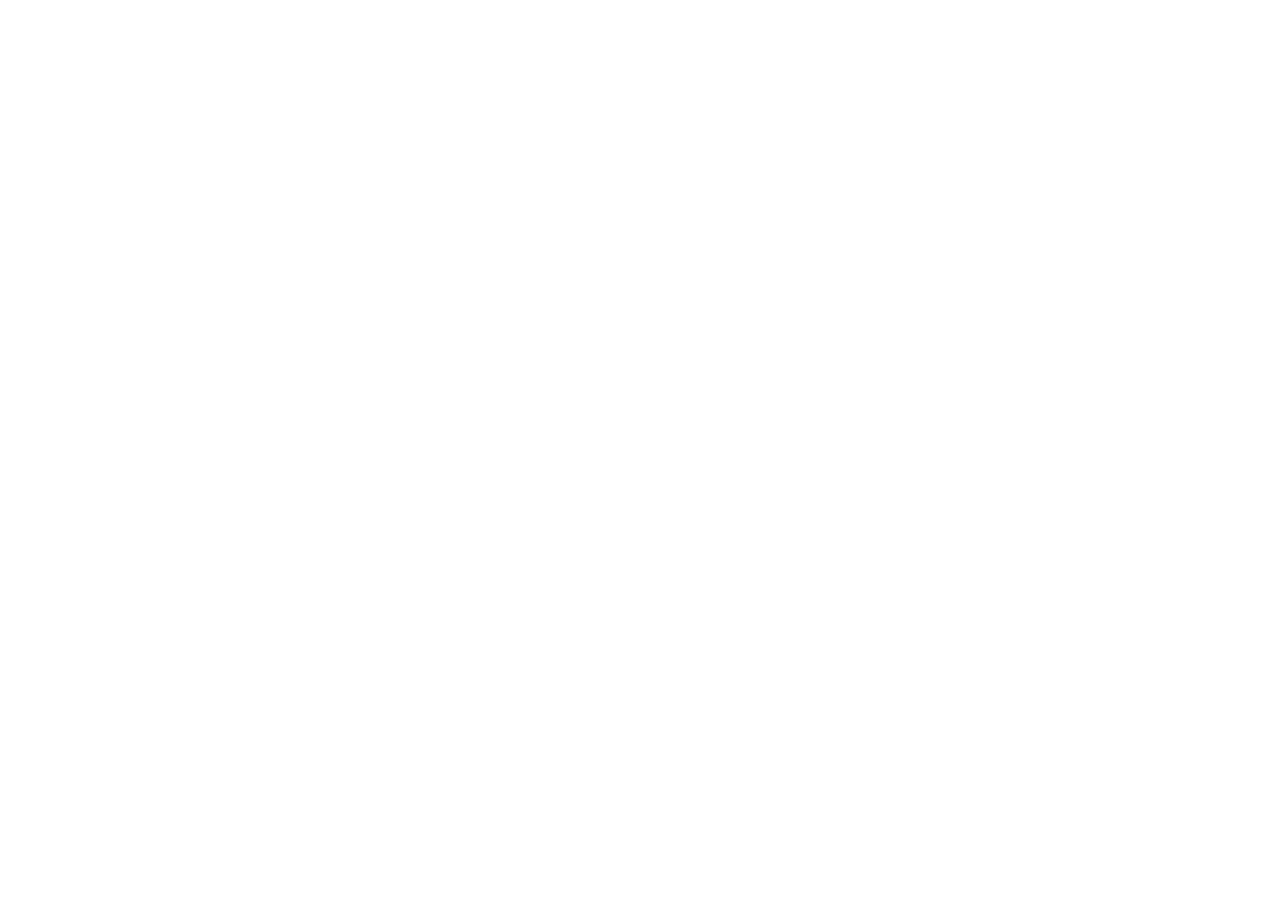
==== index.html @ 905af08c "подготовка к верстке" ====
<!DOCTYPE html>
<html lang="en">
<head>
    <meta charset="UTF-8">
    <meta http-equiv="X-UA-Compatible" content="IE=edge">
    <meta name="viewport" content="width=device-width, initial-scale=1.0">
    <title>HomePage</title>
    <link rel="stylesheet" href="fonts/fonts.css">
    <link rel="stylesheet" href="css/style.css">
</head>
<body>
    <header class="header"></header>

    <script src="js/script.js"></script>
</body>
</html>
---- fonts/fonts.css ----
@font-face {
    font-family: 'Heebo';
    src: url('Heebo-Black.eot');
    src: local('Heebo-Black'),
        url('Heebo-Black.woff') format('woff');
    font-weight: 900;
    font-style: normal;
}

@font-face {
    font-family: 'Heebo';
    src: url('Heebo-Bold.eot');
    src: local('Heebo Bold'), local('Heebo-Bold'),
        url('Heebo-Bold.woff') format('woff');
    font-weight: bold;
    font-style: normal;
}

@font-face {
    font-family: 'Heebo';
    src: url('Heebo-Medium.eot');
    src: local('Heebo-Medium'),
        url('Heebo-Medium.woff') format('woff');
    font-weight: 500;
    font-style: normal;
}

@font-face {
    font-family: 'Heebo';
    src: url('Heebo-Regular.eot');
    src: local('Heebo-Regular'),
        url('Heebo-Regular.woff') format('woff');
    font-weight: normal;
    font-style: normal;
}

@font-face {
    font-family: 'Circular Std';
    src: url('CircularStd-Bold.eot');
    src: local('Circular Std Bold'), local('CircularStd-Bold'),
        url('CircularStd-Bold.woff2') format('woff2');
    font-weight: bold;
    font-style: normal;
}

@font-face {
    font-family: 'Circular Std Book';
    src: url('CircularStd-Book.eot');
    src: local('Circular Std Book'), local('CircularStd-Book'),
        url('CircularStd-Book.woff2') format('woff2');
    font-weight: normal;
    font-style: normal;
}
---- css/style.css ----
/* No CSS */
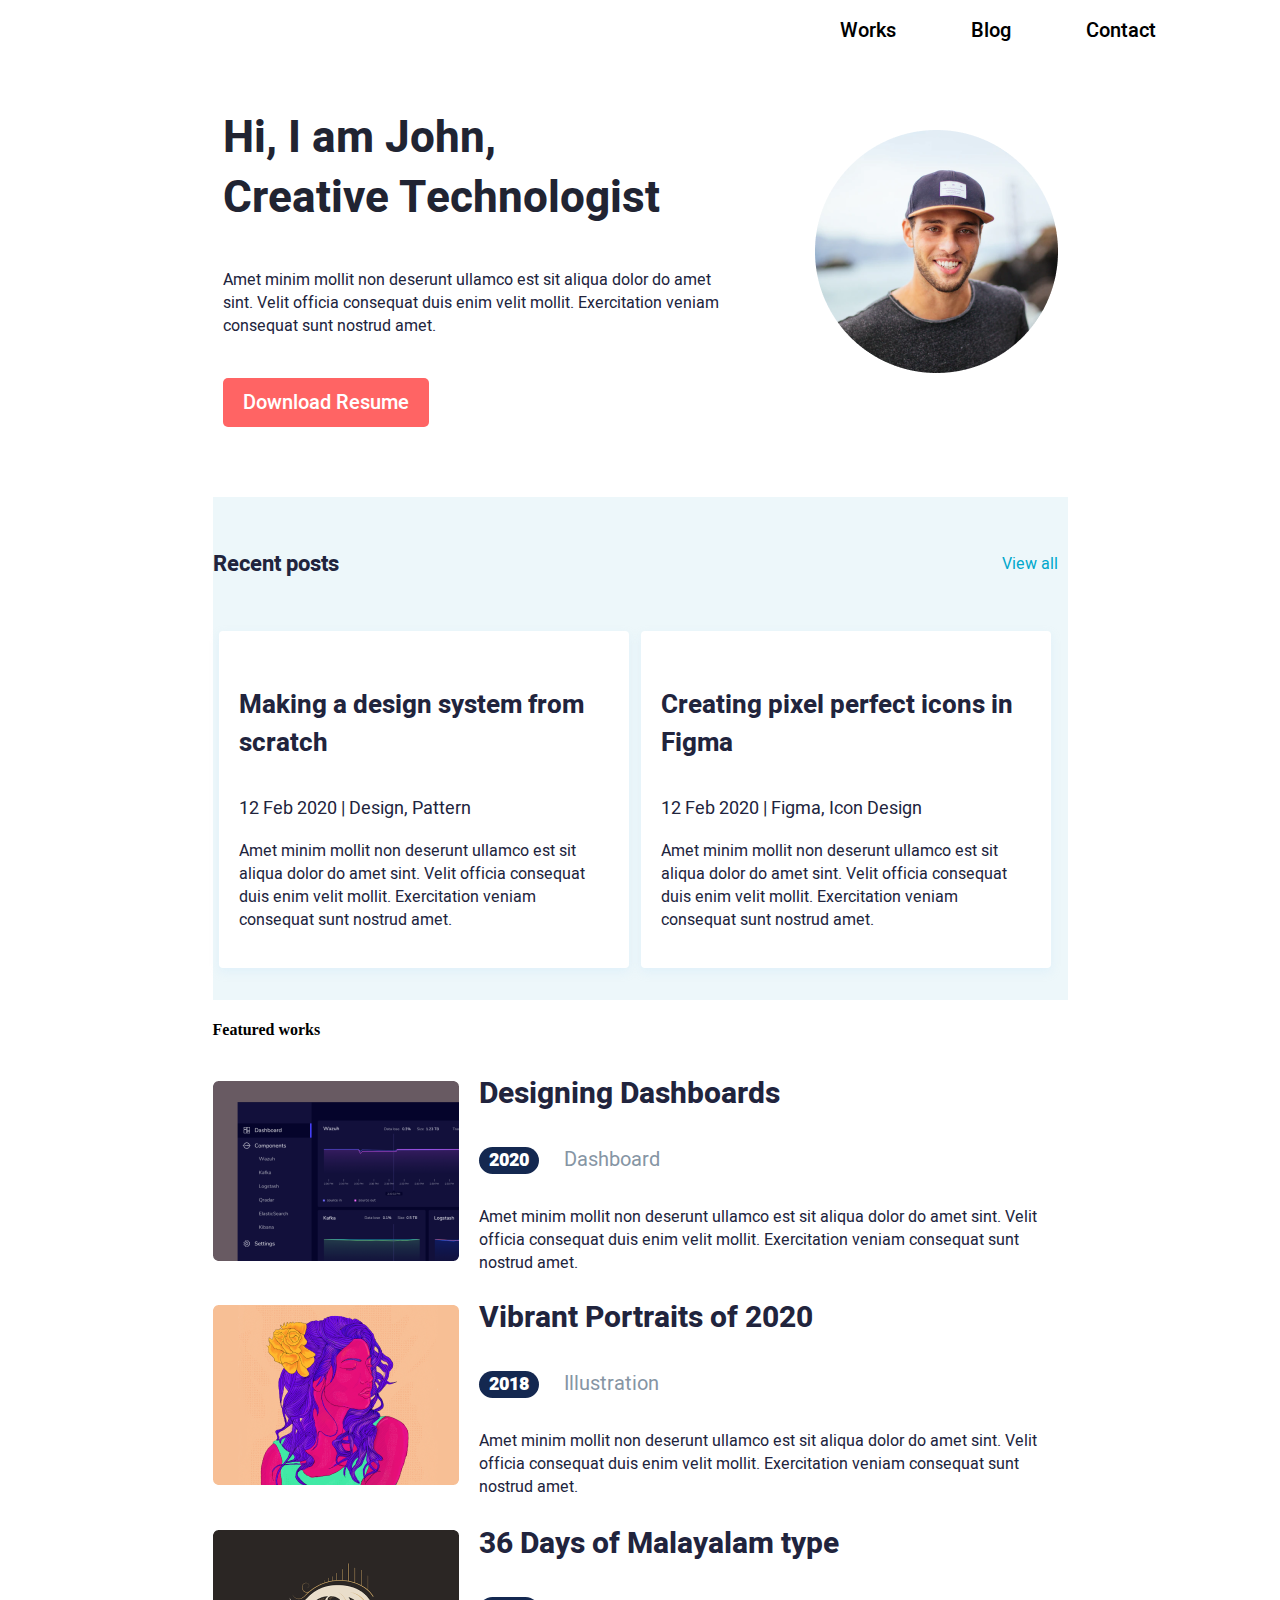
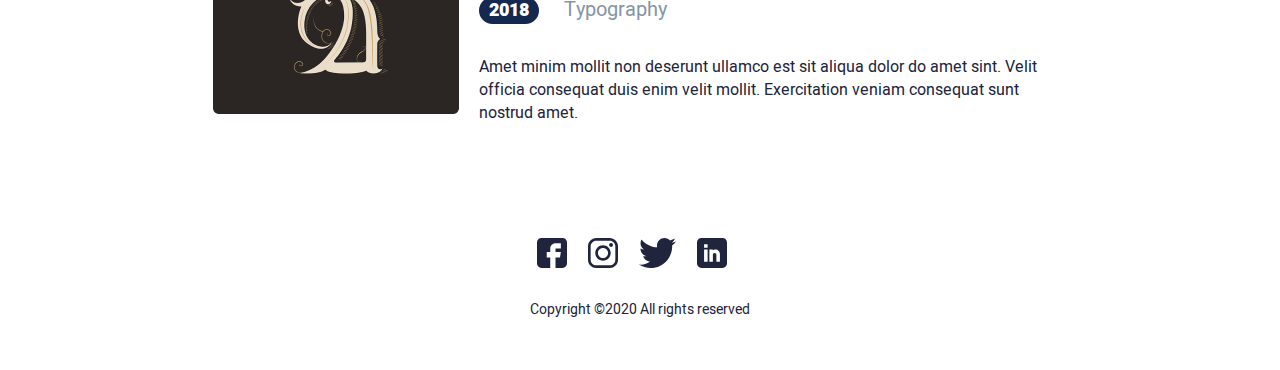
==== commit 2eae32a6: "выполнена главная страница" ====
--- a/index.html
+++ b/index.html
@@ -6,11 +6,95 @@
     <meta name="viewport" content="width=device-width, initial-scale=1.0">
     <title>HomePage</title>
     <link rel="stylesheet" href="fonts/fonts.css">
+    <link rel="stylesheet" href="css/normalize.css">
     <link rel="stylesheet" href="css/style.css">
 </head>
 <body>
-    <header class="header"></header>
+    <div class="wrapper">
+        <div class="header">
+            <div class="container">
+                <div class="header__body">
+                    <div class="header__burger">
+                        <span></span>
+                    </div>
+                    <nav class="header__menu">
+                        <ul class="header__list">
+                            <li class="header__link"><a href="">Works</a></li>
+                            <li class="header__link"><a href="">Blog</a></li>
+                            <li class="header__link"><a href="">Contact</a></li>
+                        </ul>
+                    </nav>
+                </div>
+            </div>
+        </div>
+    </div>
+    <section class="content">
+        <div class="header__main">
+            <div class="main__resume">
+                <h1>Hi, I am John, <br> Creative Technologist</h1>
+                <p>Amet minim mollit non deserunt ullamco est sit aliqua dolor do amet sint. Velit officia consequat duis enim velit mollit. Exercitation veniam consequat sunt nostrud amet.</p>
+                <button>Download Resume</button>
+            </div>
+            <div class="main__photo">
+                <img src="img/mainphoto.png" alt="#">
+            </div>
+        </div>
+        <div class="post">
+            <div class="post__row">
+                <h5>Recent posts</h5>
+                <a href="">View all</a>
+            </div>
+            <div class="post__block">
+                <div class="block__left">
+                    <h4>Making a design system from scratch</h4>
+                    <p class="autor">12 Feb 2020 | Design, Pattern</p>
+                    <p>Amet minim mollit non deserunt ullamco est sit aliqua dolor do amet sint. Velit officia consequat duis enim velit mollit. Exercitation veniam consequat sunt nostrud amet.</p>
+                </div>
+                <div class="block__right">
+                    <h4>Creating pixel perfect icons in Figma</h4>
+                    <p class="autor">12 Feb 2020 | Figma, Icon Design</p>
+                    <p>Amet minim mollit non deserunt ullamco est sit aliqua dolor do amet sint. Velit officia consequat duis enim velit mollit. Exercitation veniam consequat sunt nostrud amet.</p>
+                </div>
+            </div>
+        </div>
+        <div class="works">
+            <div class="works__row"><h4>Featured works</h4></div>
+            <div class="works__row">
+                <div class="row__picture"><img src="img/Rectangle 30.png" alt="#"></div>
+                <div class="row__desc">
+                    <h3>Designing Dashboards</h3>
+                    <p class="subtitle"><span>2020</span>Dashboard</p>
+                    <p class="text">Amet minim mollit non deserunt ullamco est sit aliqua dolor do amet sint. Velit officia consequat duis enim velit mollit. Exercitation veniam consequat sunt nostrud amet.</p>
+                </div>
+            </div>
+            <div class="works__row">
+                <div class="row__picture"><img src="img/Rectangle 32.png" alt="#"></div>
+                <div class="row__desc">
+                    <h3>Vibrant Portraits of 2020</h3>
+                    <p class="subtitle"><span>2018</span>Illustration</p>
+                    <p class="text">Amet minim mollit non deserunt ullamco est sit aliqua dolor do amet sint. Velit officia consequat duis enim velit mollit. Exercitation veniam consequat sunt nostrud amet.</p>
+                </div>
+            </div>
+            <div class="works__row">
+                <div class="row__picture"><img src="img/Rectangle 34.png" alt="#"></div>
+                <div class="row__desc">
+                    <h3>36 Days of Malayalam type</h3>
+                    <p class="subtitle"><span>2018</span>Typography</p>
+                    <p class="text">Amet minim mollit non deserunt ullamco est sit aliqua dolor do amet sint. Velit officia consequat duis enim velit mollit. Exercitation veniam consequat sunt nostrud amet.</p>
+                </div>
+            </div>
+        </div>
+        <footer>
+            <div class="messenger">
+                <img src="icon/fb.svg" alt="#">
+                <img src="icon/insta.svg" alt="#">
+                <img src="icon/Group.svg" alt="#">
+                <img src="icon/Linkedin.svg" alt="#">
+            </div>
+            <p class="copyright">Copyright ©2020 All rights reserved </p>
+        </footer>
+    </section>
 
-    <script src="js/script.js"></script>
+    <script src="https://code.jquery.com/jquery-3.6.0.min.js"></script>
 </body>
 </html>--- a/css/style.css
+++ b/css/style.css
@@ -1 +1,276 @@
-/* No CSS */+.header {
+  position: fixed;
+  width: 100%;
+  top: 0;
+  left: 0;
+  z-index: 10;
+}
+
+.header::before {
+  position: absolute;
+  content: '';
+  top: 0;
+  left: 0;
+  width: 100%;
+  height: 100%;
+  background-color: #FFFFFF;
+}
+
+.header .container {
+  max-width: 1032px;
+  margin: 0 auto;
+  padding: 0 10px;
+}
+
+.header .container .header__body {
+  position: relative;
+  z-index: 2;
+}
+
+.header .container .header__body .header__burger {
+  display: none;
+}
+
+.header .container .header__body .header__menu .header__list {
+  list-style: none;
+  display: flex;
+  justify-content: flex-end;
+}
+
+.header .container .header__body .header__menu .header__list .header__link {
+  margin-left: 75px;
+  font-family: Heebo, sans-serif;
+  font-weight: 500;
+  font-size: 20px;
+  line-height: 29px;
+}
+
+.header .container .header__body .header__menu .header__list .header__link a {
+  text-decoration: none;
+  color: #000000;
+}
+
+@media screen and (max-width: 768px) {
+  .header .container .header__body .header__burger {
+    display: block;
+    position: relative;
+    width: 30px;
+    height: 20px;
+  }
+  .header .container .header__body .header__burger ::before {
+    position: absolute;
+    content: '';
+    width: 100%;
+    height: 2px;
+    background-color: #000000;
+    left: 0;
+    top: 0;
+  }
+  .header .container .header__body .header__burger ::after {
+    position: absolute;
+    content: '';
+    width: 100%;
+    height: 2px;
+    background-color: #000000;
+    left: 0;
+    bottom: 0;
+  }
+}
+
+.content {
+  max-width: 855px;
+  margin: 0 auto;
+  margin-top: 80px;
+}
+
+.content .header__main {
+  display: flex;
+  justify-content: space-between;
+  align-items: center;
+  padding: 0 10px;
+}
+
+.content .header__main .main__resume {
+  min-width: 506px;
+}
+
+.content .header__main .main__resume h1 {
+  min-width: 506px;
+  font-family: Heebo, sans-serif;
+  font-weight: bold;
+  font-size: 44px;
+  line-height: 60px;
+  color: #212432;
+}
+
+.content .header__main .main__resume p {
+  margin: 40px 0;
+  max-width: 497px;
+  font-family: Heebo, sans-serif;
+  font-size: 16px;
+  line-height: 23px;
+  color: #21243D;
+}
+
+.content .header__main .main__resume button {
+  background: #FF6464;
+  font-family: Heebo, sans-serif;
+  font-weight: 500;
+  font-size: 20px;
+  line-height: 29px;
+  color: #FFFFFF;
+  padding: 10px 20px;
+  border-radius: 5px;
+  cursor: pointer;
+  border: 0;
+}
+
+.content .header__main .main__resume button:hover {
+  background: #fd4c4c;
+}
+
+.content .header__main .main__resume button:focus {
+  background: #fa3636;
+}
+
+.content .header__main .main__photo {
+  min-width: 243px;
+}
+
+.post {
+  margin-top: 70px;
+  padding: 0 10px 32px 0;
+  background: #EDF7FA;
+}
+
+.post .post__row {
+  display: flex;
+  align-items: center;
+  justify-content: space-between;
+}
+
+.post .post__row h5 {
+  font-family: Heebo, sans-serif;
+  font-size: 22px;
+  line-height: 60px;
+  color: #21243D;
+}
+
+.post .post__row a {
+  text-decoration: none;
+  font-family: Heebo, sans-serif;
+  font-size: 16px;
+  line-height: 23px;
+  color: #00A8CC;
+}
+
+.post .post__block {
+  display: flex;
+  justify-content: space-around;
+}
+
+.post .post__block .block__left, .post .post__block .block__right {
+  background: #FFFFFF;
+  box-shadow: 0px 4px 10px rgba(187, 225, 250, 0.25);
+  border-radius: 4px;
+  box-sizing: border-box;
+  max-width: 410px;
+  padding: 20px;
+}
+
+.post .post__block .block__left h4, .post .post__block .block__right h4 {
+  font-family: Heebo, sans-serif;
+  font-weight: bold;
+  font-size: 26px;
+  line-height: 38px;
+  color: #21243D;
+}
+
+.post .post__block .block__left .autor, .post .post__block .block__right .autor {
+  font-family: Heebo, sans-serif;
+  font-style: normal;
+  font-size: 18px;
+  line-height: 26px;
+  color: #21243D;
+}
+
+.post .post__block .block__left p, .post .post__block .block__right p {
+  font-family: Heebo, sans-serif;
+  font-size: 16px;
+  line-height: 23px;
+  color: #21243D;
+}
+
+.works {
+  margin-bottom: 100px;
+}
+
+.works .works__row {
+  max-width: 855px;
+  display: flex;
+  align-items: center;
+  justify-content: flex-start;
+}
+
+.works .works__row .row__picture img {
+  margin: 20px 20px 20px 0;
+}
+
+.works .works__row .row__desc {
+  display: flex;
+  flex-direction: column;
+}
+
+.works .works__row .row__desc h3 {
+  margin: 0 0 15px 0;
+  font-family: Heebo, sans-serif;
+  font-weight: bold;
+  font-size: 30px;
+  line-height: 44px;
+  color: #21243D;
+}
+
+.works .works__row .row__desc .subtitle {
+  margin: 0 0 15px 0;
+  font-family: Heebo, sans-serif;
+  font-size: 20px;
+  line-height: 29px;
+  color: #8695A4;
+}
+
+.works .works__row .row__desc .subtitle span {
+  margin-right: 25px;
+  padding: 0 10px;
+  background: #142850;
+  border-radius: 16px;
+  font-family: Heebo, sans-serif;
+  font-weight: 900;
+  font-size: 18px;
+  line-height: 60px;
+  color: #FFFFFF;
+}
+
+.works .works__row .row__desc .text {
+  margin: 0;
+  font-family: Heebo, sans-serif;
+  font-size: 16px;
+  line-height: 23px;
+  color: #21243D;
+}
+
+.messenger {
+  text-align: center;
+}
+
+.messenger img {
+  margin: 0 17px 26px 0;
+}
+
+.copyright {
+  margin: 0 0 50px 0;
+  text-align: center;
+  font-family: Heebo, sans-serif;
+  font-size: 14px;
+  line-height: 21px;
+  color: #21243D;
+}
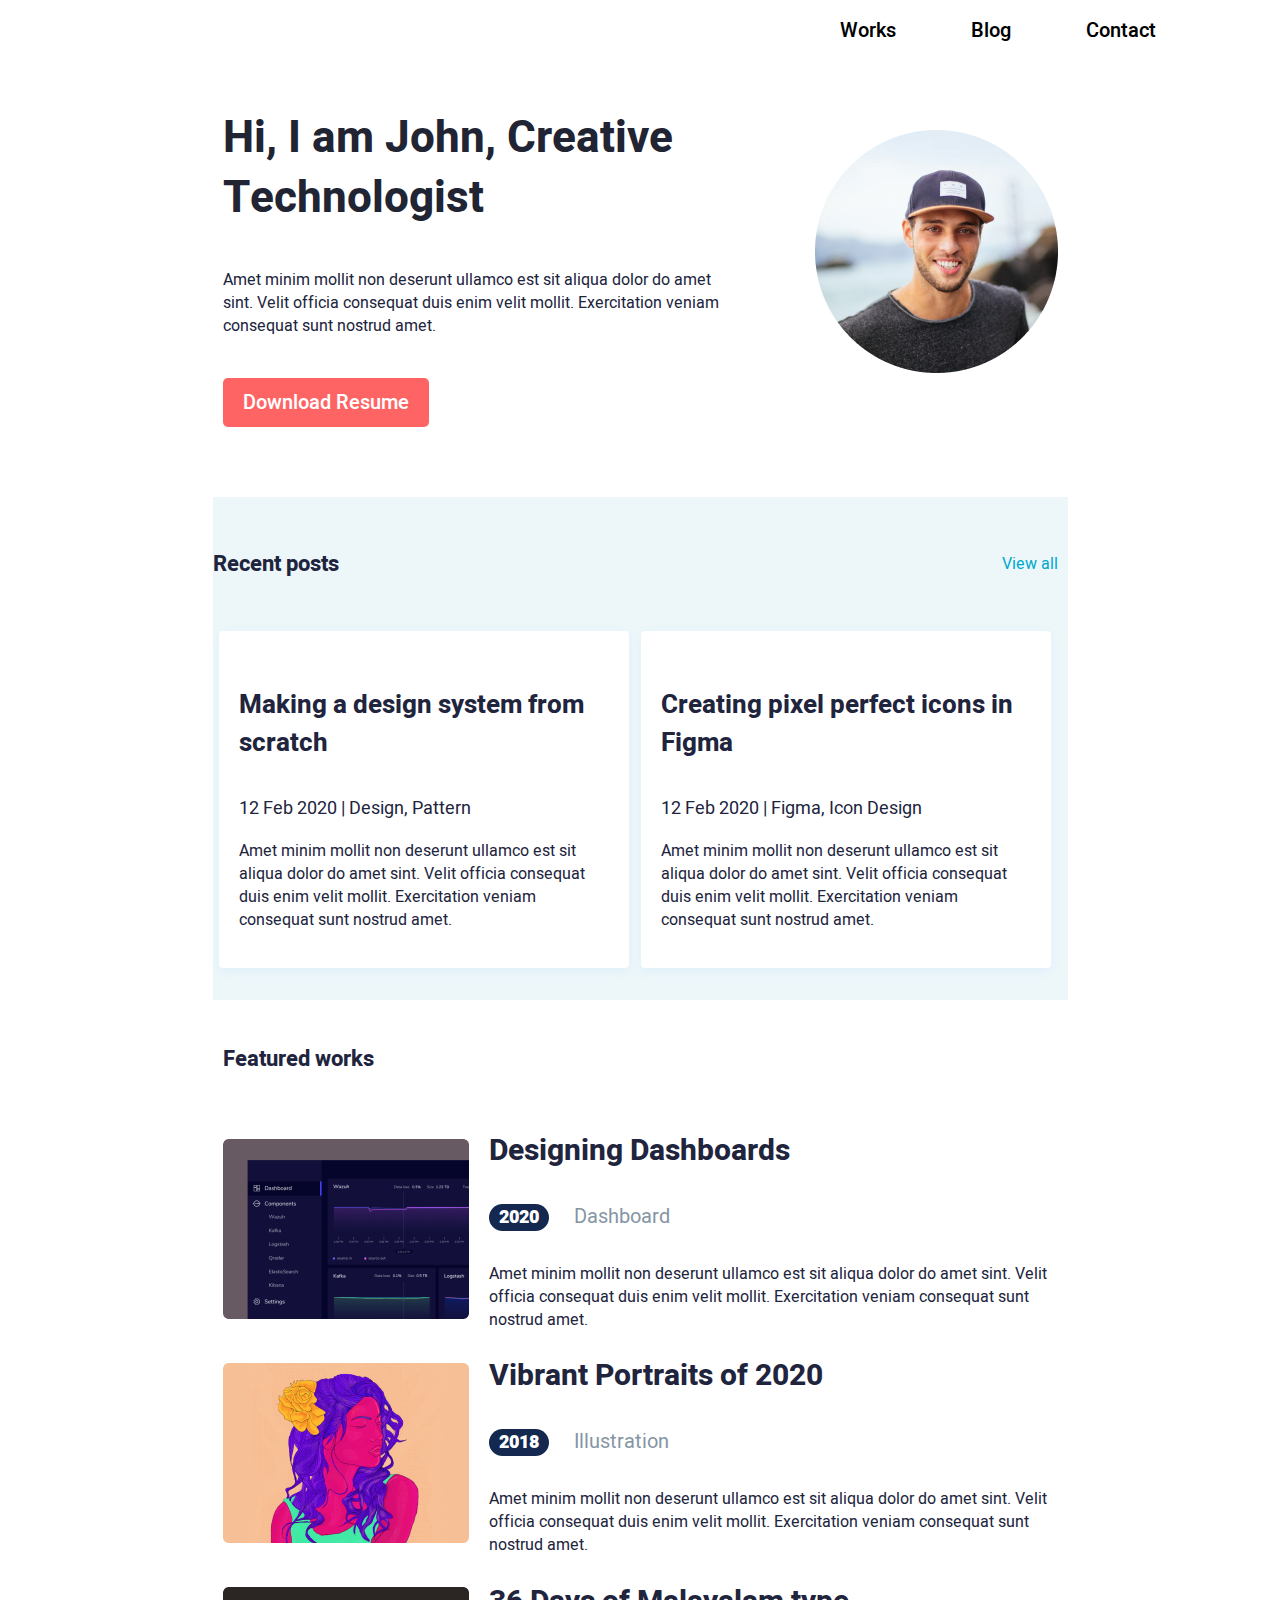
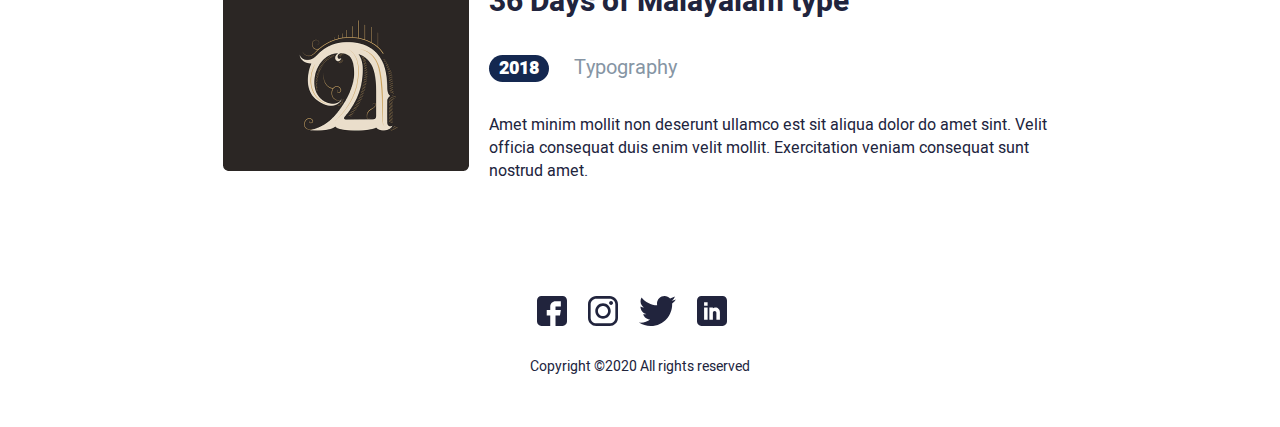
==== commit 15be4bd5: "финал" ====
--- a/index.html
+++ b/index.html
@@ -11,7 +11,7 @@
 </head>
 <body>
     <div class="wrapper">
-        <div class="header">
+        <header class="header">
             <div class="container">
                 <div class="header__body">
                     <div class="header__burger">
@@ -19,19 +19,19 @@
                     </div>
                     <nav class="header__menu">
                         <ul class="header__list">
-                            <li class="header__link"><a href="">Works</a></li>
-                            <li class="header__link"><a href="">Blog</a></li>
+                            <li class="header__link"><a href="work.html">Works</a></li>
+                            <li class="header__link"><a href="blog.html">Blog</a></li>
                             <li class="header__link"><a href="">Contact</a></li>
                         </ul>
                     </nav>
                 </div>
             </div>
-        </div>
+        </header>
     </div>
     <section class="content">
         <div class="header__main">
             <div class="main__resume">
-                <h1>Hi, I am John, <br> Creative Technologist</h1>
+                <h1>Hi, I am John, Creative Technologist</h1>
                 <p>Amet minim mollit non deserunt ullamco est sit aliqua dolor do amet sint. Velit officia consequat duis enim velit mollit. Exercitation veniam consequat sunt nostrud amet.</p>
                 <button>Download Resume</button>
             </div>
@@ -62,7 +62,7 @@
             <div class="works__row">
                 <div class="row__picture"><img src="img/Rectangle 30.png" alt="#"></div>
                 <div class="row__desc">
-                    <h3>Designing Dashboards</h3>
+                    <a href="workdetail.html"><h3>Designing Dashboards</h3></a>
                     <p class="subtitle"><span>2020</span>Dashboard</p>
                     <p class="text">Amet minim mollit non deserunt ullamco est sit aliqua dolor do amet sint. Velit officia consequat duis enim velit mollit. Exercitation veniam consequat sunt nostrud amet.</p>
                 </div>
@@ -96,5 +96,6 @@
     </section>
 
     <script src="https://code.jquery.com/jquery-3.6.0.min.js"></script>
+    <script src="js/script.js"></script>
 </body>
 </html>--- a/css/style.css
+++ b/css/style.css
@@ -14,6 +14,7 @@
   width: 100%;
   height: 100%;
   background-color: #FFFFFF;
+  z-index: 2;
 }
 
 .header .container {
@@ -24,7 +25,7 @@
 
 .header .container .header__body {
   position: relative;
-  z-index: 2;
+  height: 40px;
 }
 
 .header .container .header__body .header__burger {
@@ -35,6 +36,8 @@
   list-style: none;
   display: flex;
   justify-content: flex-end;
+  position: relative;
+  z-index: 2;
 }
 
 .header .container .header__body .header__menu .header__list .header__link {
@@ -51,13 +54,23 @@
 }
 
 @media screen and (max-width: 768px) {
+  body.lock {
+    overflow: hidden;
+  }
+  .header .container .header__body {
+    display: flex;
+    align-items: center;
+    justify-content: flex-end;
+  }
   .header .container .header__body .header__burger {
+    margin: 0 5% 0 0;
     display: block;
     position: relative;
     width: 30px;
     height: 20px;
-  }
-  .header .container .header__body .header__burger ::before {
+    z-index: 3;
+  }
+  .header .container .header__body .header__burger::before {
     position: absolute;
     content: '';
     width: 100%;
@@ -65,8 +78,9 @@
     background-color: #000000;
     left: 0;
     top: 0;
-  }
-  .header .container .header__body .header__burger ::after {
+    transition: all 0.3s ease 0s;
+  }
+  .header .container .header__body .header__burger::after {
     position: absolute;
     content: '';
     width: 100%;
@@ -74,6 +88,49 @@
     background-color: #000000;
     left: 0;
     bottom: 0;
+    transition: all 0.3s ease 0s;
+  }
+  .header .container .header__body .header__burger span {
+    position: absolute;
+    content: '';
+    width: 100%;
+    height: 2px;
+    background-color: #000000;
+    left: 0;
+    top: 9px;
+    transition: all 0.3s ease 0s;
+  }
+  .header .container .header__body .header__burger.active::before {
+    transform: rotate(45deg);
+    top: 9px;
+  }
+  .header .container .header__body .header__burger.active::after {
+    transform: rotate(-45deg);
+    bottom: 9px;
+  }
+  .header .container .header__body .header__burger.active span {
+    transform: scale(0);
+  }
+  .header .container .header__body .header__menu {
+    position: fixed;
+    overflow: auto;
+    top: -100%;
+    left: 0;
+    width: 100%;
+    height: 100%;
+    background: #ffffff;
+    padding: 60px 0 0 0;
+    transition: all 0.3s ease 0s;
+  }
+  .header .container .header__body .header__menu .header__list {
+    display: block;
+  }
+  .header .container .header__body .header__menu .header__list .header__link {
+    margin: 20px 0;
+    text-align: center;
+  }
+  .header .container .header__body .header__menu.active {
+    top: 0;
   }
 }
 
@@ -137,6 +194,67 @@
   min-width: 243px;
 }
 
+@media screen and (max-width: 768px) {
+  .content {
+    max-width: 855px;
+    margin: 0 auto;
+    margin-top: 80px;
+  }
+  .content .header__main {
+    display: flex;
+    padding: 0 10px;
+    flex-direction: column;
+    align-items: center;
+  }
+  .content .header__main .main__resume {
+    padding: 0 10px;
+    max-width: 340pxpx;
+    display: flex;
+    flex-direction: column;
+    align-items: center;
+    order: 1;
+  }
+  .content .header__main .main__resume h1 {
+    max-width: 312px;
+    font-family: Heebo, sans-serif;
+    font-weight: bold;
+    font-size: 44px;
+    line-height: 60px;
+    color: #212432;
+    text-align: center;
+  }
+  .content .header__main .main__resume p {
+    margin: 40px 0;
+    max-width: 328px;
+    font-family: Heebo, sans-serif;
+    font-size: 16px;
+    line-height: 23px;
+    color: #21243D;
+    text-align: center;
+  }
+  .content .header__main .main__resume button {
+    background: #FF6464;
+    font-family: Heebo, sans-serif;
+    font-weight: 500;
+    font-size: 20px;
+    line-height: 29px;
+    color: #FFFFFF;
+    padding: 10px 20px;
+    border-radius: 5px;
+    cursor: pointer;
+    border: 0;
+  }
+  .content .header__main .main__resume button:hover {
+    background: #fd4c4c;
+  }
+  .content .header__main .main__resume button:focus {
+    background: #fa3636;
+  }
+  .content .header__main .main__photo {
+    max-width: 243px;
+  }
+}
+
 .post {
   margin-top: 70px;
   padding: 0 10px 32px 0;
@@ -201,8 +319,77 @@
   color: #21243D;
 }
 
+@media screen and (max-width: 768px) {
+  .post {
+    margin-top: 70px;
+    padding: 0 10px 32px 0;
+    background: #EDF7FA;
+  }
+  .post .post__row {
+    display: flex;
+    align-items: center;
+    justify-content: space-around;
+  }
+  .post .post__row h5 {
+    font-family: Heebo, sans-serif;
+    font-size: 22px;
+    line-height: 60px;
+    color: #21243D;
+  }
+  .post .post__row a {
+    text-decoration: none;
+    font-family: Heebo, sans-serif;
+    font-size: 16px;
+    line-height: 23px;
+    color: #00A8CC;
+  }
+  .post .post__block {
+    display: flex;
+    flex-direction: column;
+    align-items: center;
+  }
+  .post .post__block .block__left, .post .post__block .block__right {
+    background: #FFFFFF;
+    box-shadow: 0px 4px 10px rgba(187, 225, 250, 0.25);
+    border-radius: 4px;
+    box-sizing: border-box;
+    max-width: 410px;
+    padding: 20px;
+  }
+  .post .post__block .block__left h4, .post .post__block .block__right h4 {
+    font-family: Heebo, sans-serif;
+    font-weight: bold;
+    font-size: 26px;
+    line-height: 38px;
+    color: #21243D;
+  }
+  .post .post__block .block__left .autor, .post .post__block .block__right .autor {
+    font-family: Heebo, sans-serif;
+    font-style: normal;
+    font-size: 18px;
+    line-height: 26px;
+    color: #21243D;
+  }
+  .post .post__block .block__left p, .post .post__block .block__right p {
+    font-family: Heebo, sans-serif;
+    font-size: 16px;
+    line-height: 23px;
+    color: #21243D;
+  }
+}
+
 .works {
+  padding: 0 10px;
   margin-bottom: 100px;
+}
+
+.works h2 {
+  margin: 100px 0 50px 0;
+  font-family: Heebo, sans-serif;
+  font-weight: 900;
+  font-size: 44px;
+  line-height: 60px;
+  color: #21243D;
 }
 
 .works .works__row {
@@ -212,6 +399,13 @@
   justify-content: flex-start;
 }
 
+.works .works__row h4 {
+  font-family: Heebo, sans-serif;
+  font-size: 22px;
+  line-height: 60px;
+  color: #21243D;
+}
+
 .works .works__row .row__picture img {
   margin: 20px 20px 20px 0;
 }
@@ -219,6 +413,10 @@
 .works .works__row .row__desc {
   display: flex;
   flex-direction: column;
+}
+
+.works .works__row .row__desc a {
+  text-decoration: none;
 }
 
 .works .works__row .row__desc h3 {
@@ -258,6 +456,73 @@
   color: #21243D;
 }
 
+@media screen and (max-width: 768px) {
+  .works {
+    margin-bottom: 100px;
+  }
+  .works h2 {
+    font-size: 22px;
+  }
+  .works .works__row {
+    padding: 0 10px;
+    max-width: 344px;
+    margin: 0 auto;
+    display: flex;
+    align-items: center;
+    flex-direction: column;
+    justify-content: space-around;
+  }
+  .works .works__row h4 {
+    font-family: Heebo, sans-serif;
+    font-size: 22px;
+    line-height: 60px;
+    color: #21243D;
+  }
+  .works .works__row .row__picture img {
+    margin: 20px 20px 20px 0;
+  }
+  .works .works__row .row__desc {
+    display: flex;
+    flex-direction: column;
+  }
+  .works .works__row .row__desc a {
+    text-decoration: none;
+  }
+  .works .works__row .row__desc h3 {
+    margin: 0 0 15px 0;
+    font-family: Heebo, sans-serif;
+    font-weight: bold;
+    font-size: 30px;
+    line-height: 44px;
+    color: #21243D;
+  }
+  .works .works__row .row__desc .subtitle {
+    margin: 0 0 15px 0;
+    font-family: Heebo, sans-serif;
+    font-size: 20px;
+    line-height: 29px;
+    color: #8695A4;
+  }
+  .works .works__row .row__desc .subtitle span {
+    margin-right: 25px;
+    padding: 0 10px;
+    background: #142850;
+    border-radius: 16px;
+    font-family: Heebo, sans-serif;
+    font-weight: 900;
+    font-size: 18px;
+    line-height: 60px;
+    color: #FFFFFF;
+  }
+  .works .works__row .row__desc .text {
+    margin: 0;
+    font-family: Heebo, sans-serif;
+    font-size: 16px;
+    line-height: 23px;
+    color: #21243D;
+  }
+}
+
 .messenger {
   text-align: center;
 }
@@ -274,3 +539,151 @@
   line-height: 21px;
   color: #21243D;
 }
+
+section {
+  max-width: 855px;
+  margin: 0 auto;
+  padding: 0 10px;
+}
+
+section h2 {
+  font-family: Heebo, sans-serif;
+  font-weight: 900;
+  font-size: 44px;
+  line-height: 60px;
+  color: #21243D;
+}
+
+.detail {
+  padding-top: 100px;
+  max-width: 855px;
+  margin: 0 auto;
+}
+
+.detail .detail__desc {
+  display: flex;
+  flex-direction: column;
+  margin-bottom: 100px;
+}
+
+.detail h3 {
+  max-width: 436px;
+  margin: 0 0 15px 0;
+  font-family: Heebo, sans-serif;
+  font-weight: bold;
+  font-size: 30px;
+  line-height: 44px;
+  color: #21243D;
+}
+
+.detail .subtitle {
+  margin: 30px 0 20px 0;
+  font-family: Heebo, sans-serif;
+  font-size: 20px;
+  line-height: 29px;
+  color: #8695A4;
+}
+
+.detail .subtitle span {
+  margin-right: 25px;
+  padding: 0 10px;
+  background: #FF7C7C;
+  border-radius: 16px;
+  font-family: Heebo, sans-serif;
+  font-weight: 900;
+  font-size: 18px;
+  line-height: 60px;
+  color: #FFFFFF;
+}
+
+.detail .text {
+  margin: 0 0 30px 0;
+  max-width: 630px;
+  margin: 0;
+  font-family: Heebo, sans-serif;
+  font-size: 16px;
+  line-height: 23px;
+  color: #21243D;
+}
+
+.detail h5 {
+  margin: 50px 0 10px 0;
+  font-family: Heebo, sans-serif;
+  font-weight: 500;
+  font-size: 30px;
+  line-height: 60px;
+  color: #21243D;
+}
+
+.detail h6 {
+  margin: 0 0 30px 0;
+  font-family: Heebo, sans-serif;
+  font-weight: 500;
+  font-size: 24px;
+  line-height: 60px;
+  color: #21243D;
+}
+
+.detail img {
+  margin: 20px 0;
+}
+
+.blog {
+  max-width: 855px;
+  margin: 0 auto;
+  padding: 0 10px;
+}
+
+.blog h2 {
+  margin: 100px 0 50px 0;
+  font-family: Heebo, sans-serif;
+  font-weight: bold;
+  font-size: 44px;
+  line-height: 60px;
+  color: #21243D;
+}
+
+.blog .note {
+  display: flex;
+  flex-direction: column;
+  align-content: space-around;
+  justify-content: space-around;
+}
+
+.blog .note .note__block h4 {
+  margin: 0;
+  font-family: Heebo, sans-serif;
+  font-weight: 500;
+  font-size: 30px;
+  line-height: 44px;
+  color: #21243D;
+}
+
+.blog .note .note__block .autor {
+  margin: 16px 0 6px 0;
+  font-family: Heebo, sans-serif;
+  font-size: 20px;
+  line-height: 29px;
+  color: #8695A4;
+}
+
+.blog .note .note__block .autor span {
+  font-family: Heebo, sans-serif;
+  font-size: 20px;
+  line-height: 29px;
+  color: #21243D;
+}
+
+.blog .note .note__block p {
+  margin-bottom: 60px;
+  font-family: Heebo, sans-serif;
+  font-size: 16px;
+  line-height: 23px;
+  color: #21243D;
+}
+
+@media screen and (max-width: 768px) {
+  body {
+    max-width: 768px;
+  }
+}
